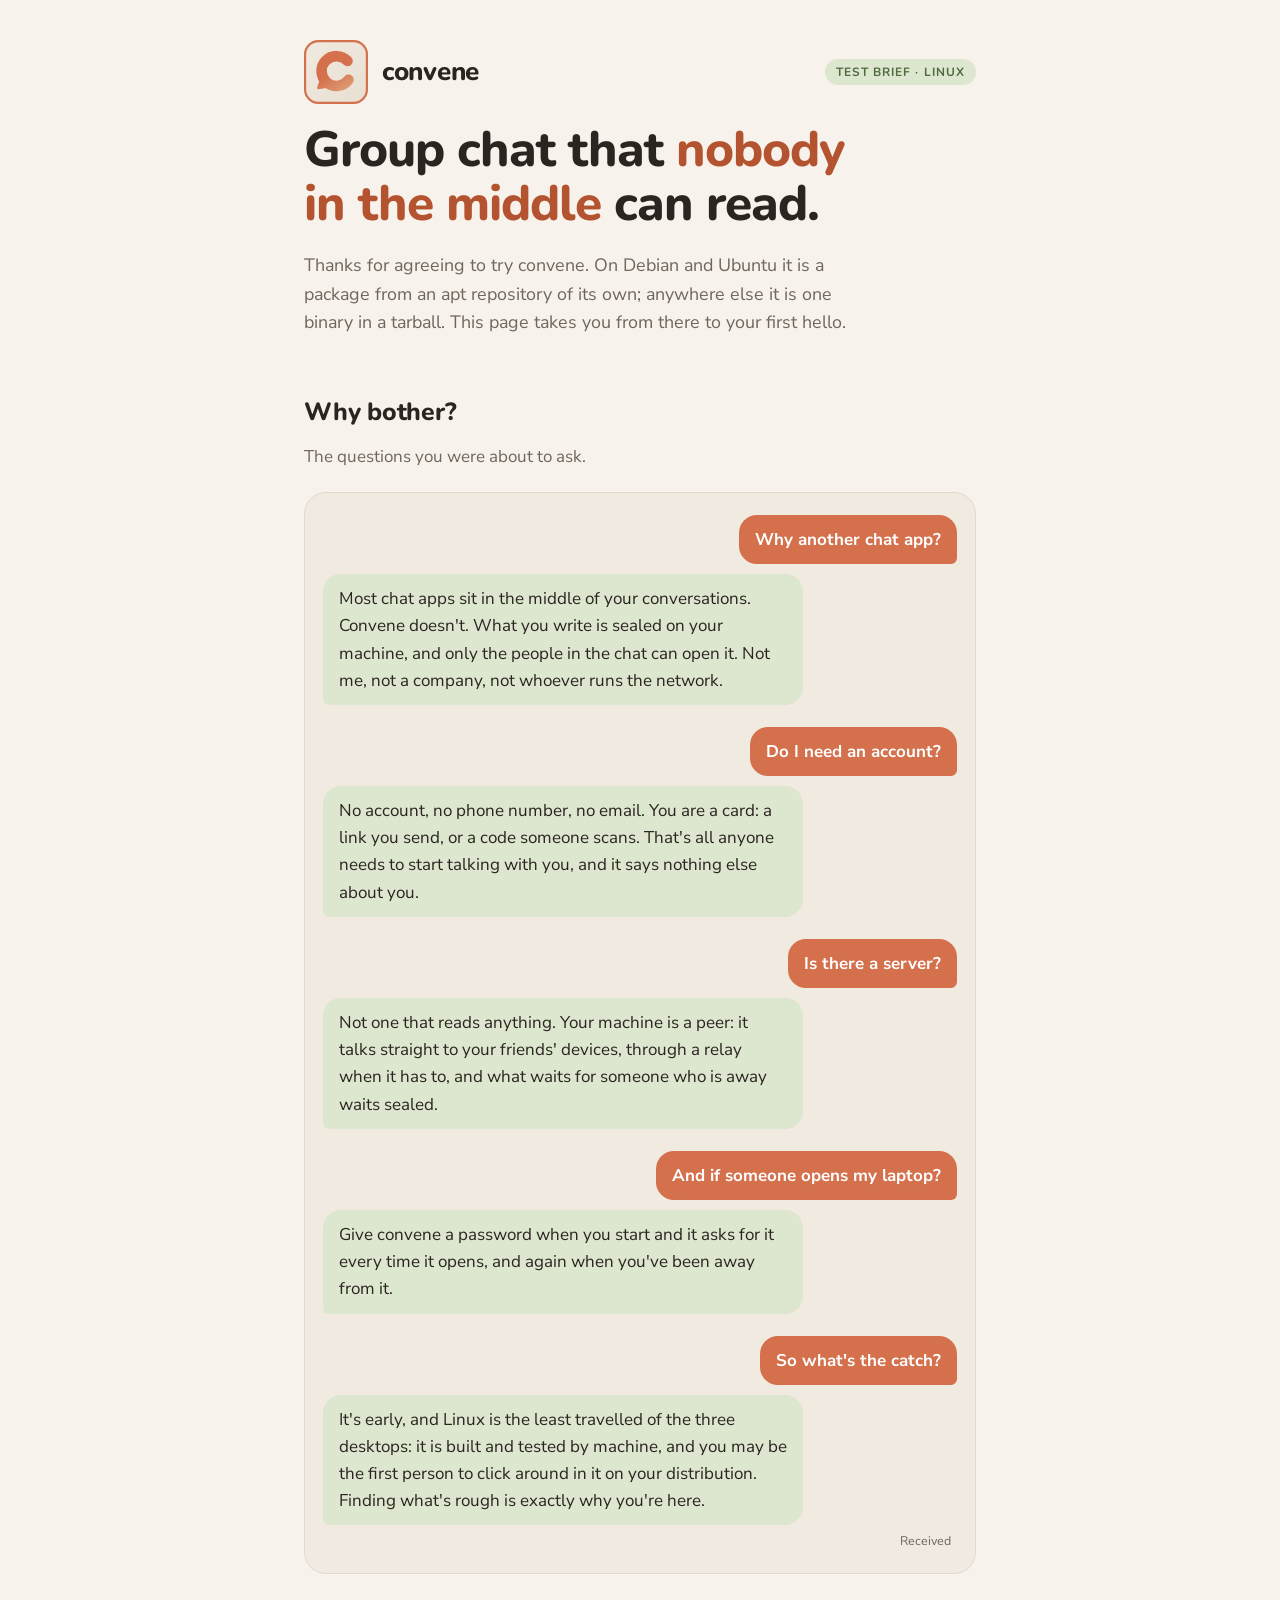
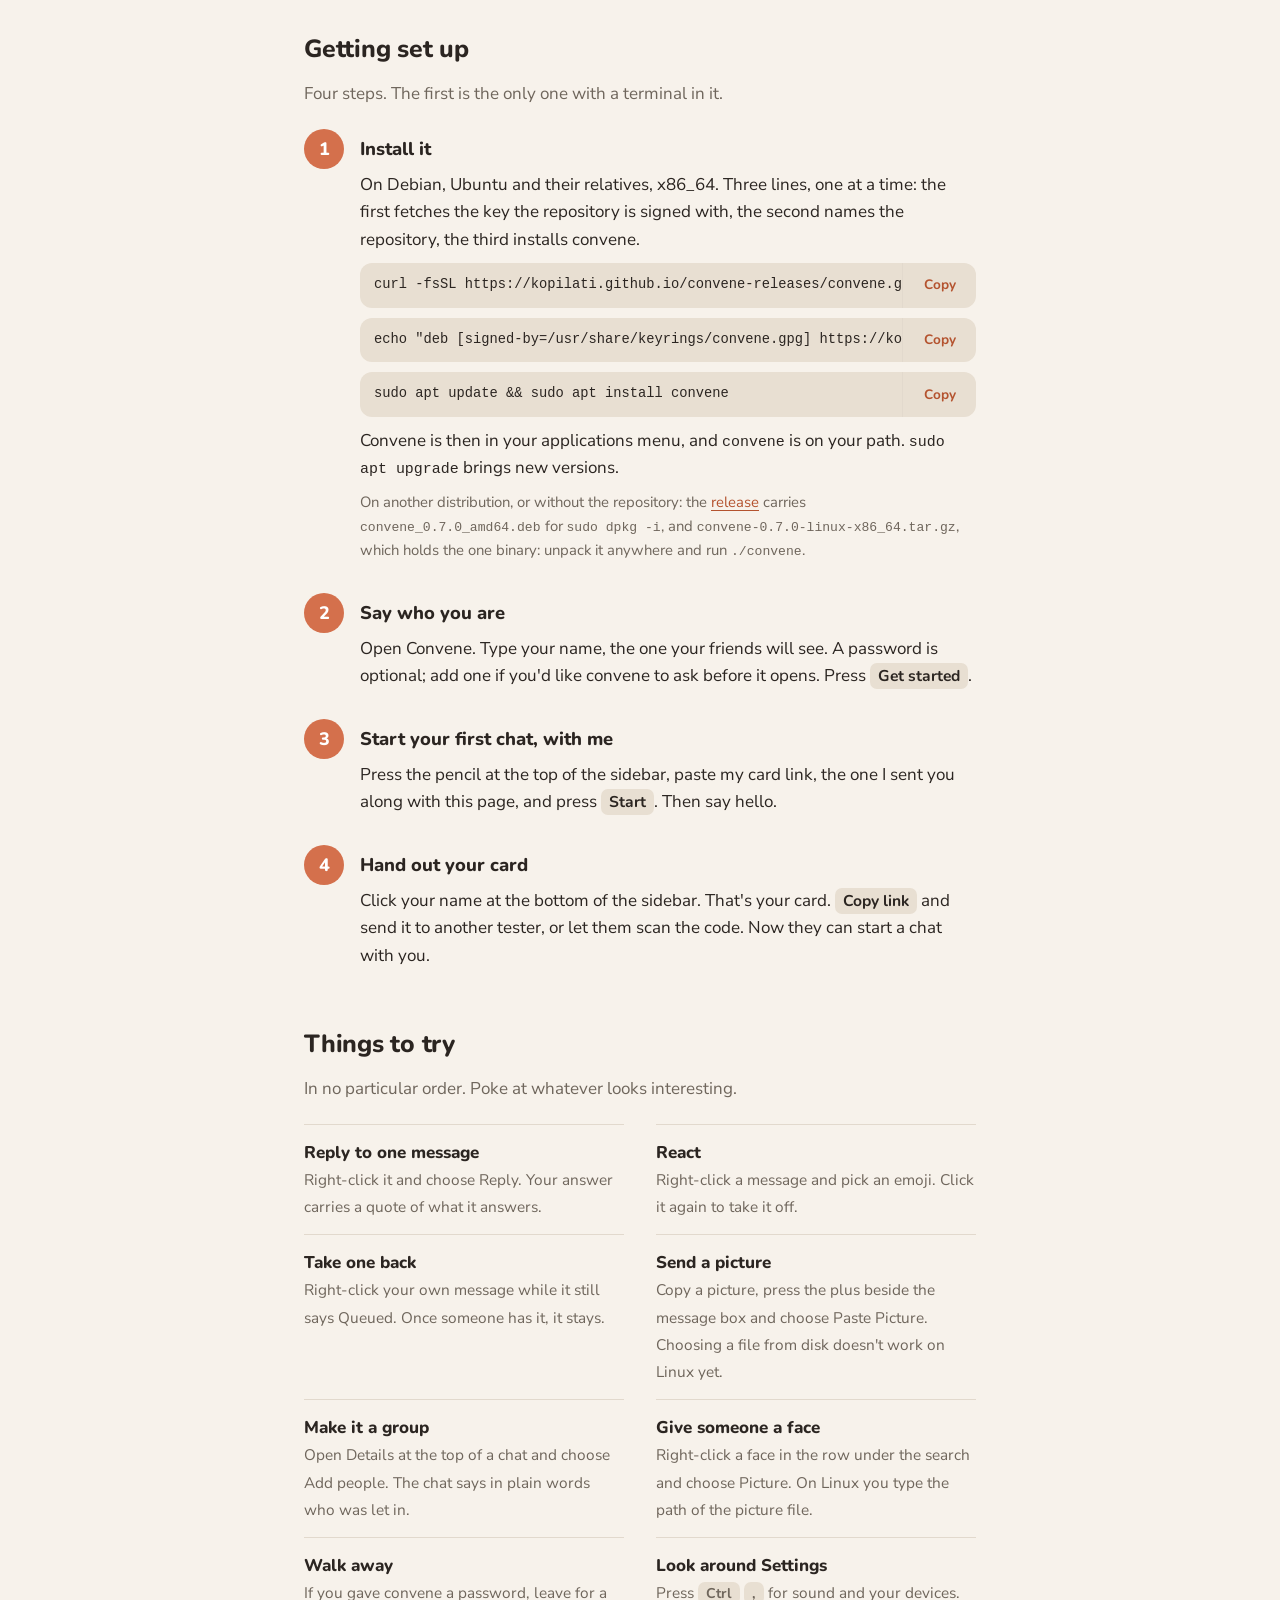
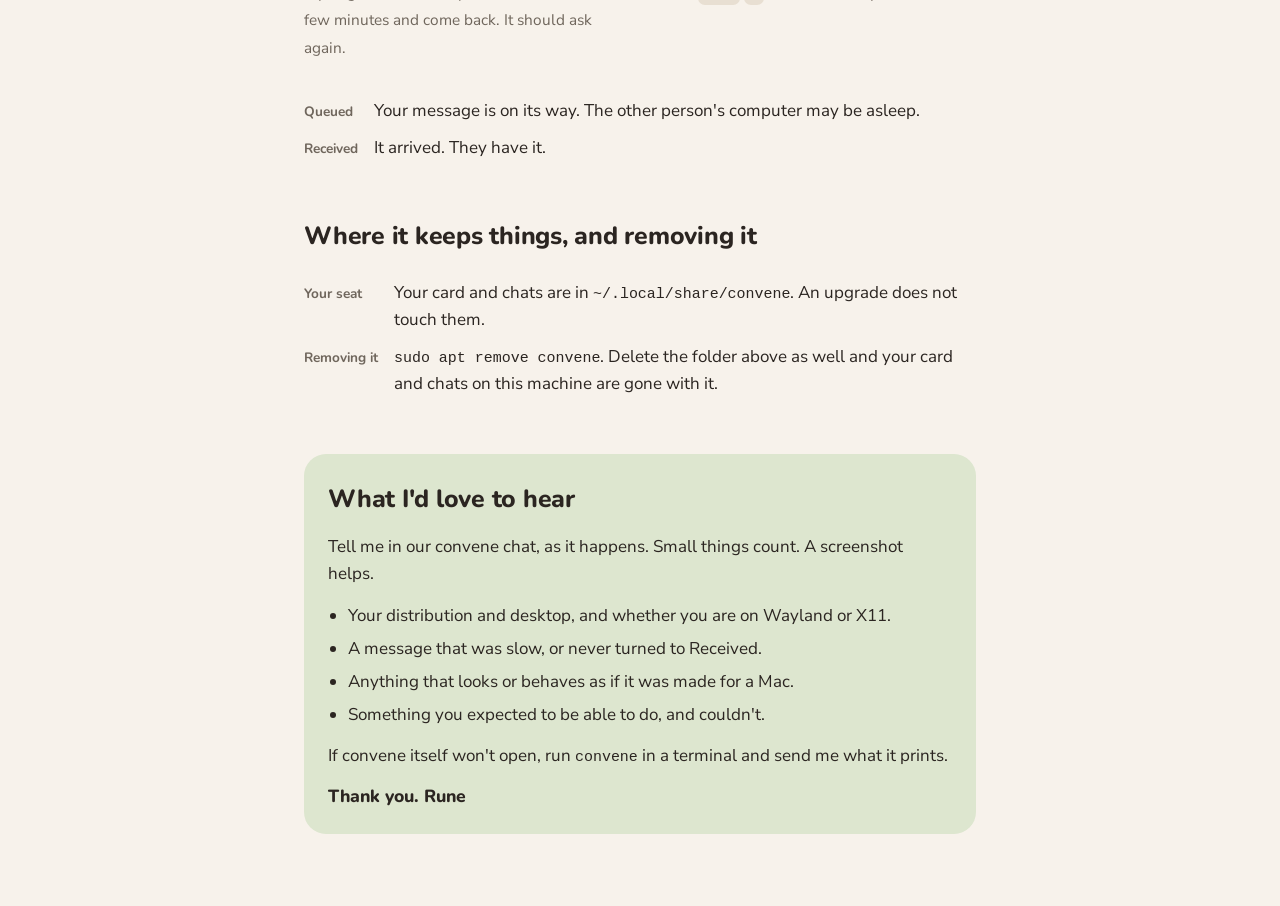
==== docs/brief/linux.html @ cc231384 "the pages at 0.7.0" ====
<!doctype html>
<html lang="en">
<head>
<meta charset="utf-8">
<meta name="viewport" content="width=device-width,initial-scale=1,viewport-fit=cover">
<title>convene for Linux</title>
<link rel="stylesheet" href="https://fonts.googleapis.com/css2?family=Nunito:wght@600;700;800&family=Nunito+Sans:opsz,wght@6..12,400;6..12,600;6..12,700&display=swap">
<link rel="stylesheet" href="site.css">
</head>
<body>
<main class="page">

  <header class="hero">
    <div class="brand">
      <svg viewBox="100 100 824 824" role="img" aria-label="The convene icon">
        <defs>
          <linearGradient id="ibg" x1="0" y1="0" x2="1" y2="1"><stop offset="0" stop-color="#F1EAE0"/><stop offset="1" stop-color="#E8DFD2"/></linearGradient>
          <linearGradient id="imk" gradientUnits="userSpaceOnUse" x1="420" y1="330" x2="700" y2="760"><stop offset="0.35" stop-color="#D4704C"/><stop offset="1" stop-color="#E0A27A"/></linearGradient>
          <mask id="im" maskUnits="userSpaceOnUse" x="0" y="0" width="1024" height="1024">
            <path d="M660.7 371.5 A192 192 0 1 0 673.3 612.9" fill="none" stroke="#fff" stroke-width="136" stroke-linecap="round"/>
            <path d="M402.0 700.9 L284.0 718.2 L317.1 616.0 Z" fill="#fff" stroke="#fff" stroke-width="30" stroke-linejoin="round"/>
          </mask>
        </defs>
        <rect x="100" y="100" width="824" height="824" rx="186" fill="url(#ibg)"/>
        <rect x="114" y="114" width="796" height="796" rx="172" fill="none" stroke="#D4704C" stroke-width="28"/>
        <rect width="1024" height="1024" fill="url(#imk)" mask="url(#im)"/>
      </svg>
      <b><a href="../">convene</a></b>
      <span class="tag">Test brief · Linux</span>
    </div>
    <h1>Group chat that <em>nobody in the middle</em> can read.</h1>
    <p class="lede">Thanks for agreeing to try convene. On Debian and Ubuntu it is a package from an apt repository of its own; anywhere else it is one binary in a tarball. This page takes you from there to your first hello.</p>
  </header>

  <section aria-labelledby="why">
    <h2 id="why">Why bother?</h2>
    <p class="sub">The questions you were about to ask.</p>
    <div class="chat">
      <p class="me">Why another chat app?</p>
      <p class="them">Most chat apps sit in the middle of your conversations. Convene doesn't. What you write is sealed on your machine, and only the people in the chat can open it. Not me, not a company, not whoever runs the network.</p>

      <p class="me">Do I need an account?</p>
      <p class="them">No account, no phone number, no email. You are a card: a link you send, or a code someone scans. That's all anyone needs to start talking with you, and it says nothing else about you.</p>

      <p class="me">Is there a server?</p>
      <p class="them">Not one that reads anything. Your machine is a peer: it talks straight to your friends' devices, through a relay when it has to, and what waits for someone who is away waits sealed.</p>

      <p class="me">And if someone opens my laptop?</p>
      <p class="them">Give convene a password when you start and it asks for it every time it opens, and again when you've been away from it.</p>

      <p class="me">So what's the catch?</p>
      <p class="them">It's early, and Linux is the least travelled of the three desktops: it is built and tested by machine, and you may be the first person to click around in it on your distribution. Finding what's rough is exactly why you're here.</p>
      <span class="reach">Received</span>
    </div>
  </section>

  <section aria-labelledby="setup">
    <h2 id="setup">Getting set up</h2>
    <p class="sub">Four steps. The first is the only one with a terminal in it.</p>
    <ol class="steps">
      <li>
        <div class="step">
          <h3>Install it</h3>
          <p>On Debian, Ubuntu and their relatives, x86_64. Three lines, one at a time: the first fetches the key the repository is signed with, the second names the repository, the third installs convene.</p>
          <div class="cmd"><code id="l1">curl -fsSL https://kopilati.github.io/convene-releases/convene.gpg | sudo tee /usr/share/keyrings/convene.gpg >/dev/null</code><button type="button" data-copy="l1">Copy</button></div>
          <div class="cmd"><code id="l2">echo "deb [signed-by=/usr/share/keyrings/convene.gpg] https://kopilati.github.io/convene-releases stable main" | sudo tee /etc/apt/sources.list.d/convene.list</code><button type="button" data-copy="l2">Copy</button></div>
          <div class="cmd"><code id="l3">sudo apt update &amp;&amp; sudo apt install convene</code><button type="button" data-copy="l3">Copy</button></div>
          <p>Convene is then in your applications menu, and <code class="file">convene</code> is on your path. <code class="file">sudo apt upgrade</code> brings new versions.</p>
          <p class="aside">On another distribution, or without the repository: the <a href="https://github.com/kopilati/convene-releases/releases/tag/v0.7.0">release</a> carries <code class="file">convene_0.7.0_amd64.deb</code> for <code class="file">sudo dpkg -i</code>, and <code class="file">convene-0.7.0-linux-x86_64.tar.gz</code>, which holds the one binary: unpack it anywhere and run <code class="file">./convene</code>.</p>
        </div>
      </li>
      <li>
        <div class="step">
          <h3>Say who you are</h3>
          <p>Open Convene. Type your name, the one your friends will see. A password is optional; add one if you'd like convene to ask before it opens. Press <span class="ui">Get started</span>.</p>
        </div>
      </li>
      <li>
        <div class="step">
          <h3>Start your first chat, with me</h3>
          <p>Press the pencil at the top of the sidebar, paste my card link, the one I sent you along with this page, and press <span class="ui">Start</span>. Then say hello.</p>
        </div>
      </li>
      <li>
        <div class="step">
          <h3>Hand out your card</h3>
          <p>Click your name at the bottom of the sidebar. That's your card. <span class="ui">Copy link</span> and send it to another tester, or let them scan the code. Now they can start a chat with you.</p>
        </div>
      </li>
    </ol>
  </section>


  <section aria-labelledby="try">
    <h2 id="try">Things to try</h2>
    <p class="sub">In no particular order. Poke at whatever looks interesting.</p>
    <ul class="try">
      <li><b>Reply to one message</b><span>Right-click it and choose Reply. Your answer carries a quote of what it answers.</span></li>
      <li><b>React</b><span>Right-click a message and pick an emoji. Click it again to take it off.</span></li>
      <li><b>Take one back</b><span>Right-click your own message while it still says Queued. Once someone has it, it stays.</span></li>
      <li><b>Send a picture</b><span>Copy a picture, press the plus beside the message box and choose Paste Picture. Choosing a file from disk doesn't work on Linux yet.</span></li>
      <li><b>Make it a group</b><span>Open Details at the top of a chat and choose Add people. The chat says in plain words who was let in.</span></li>
      <li><b>Give someone a face</b><span>Right-click a face in the row under the search and choose Picture. On Linux you type the path of the picture file.</span></li>
      <li><b>Walk away</b><span>If you gave convene a password, leave for a few minutes and come back. It should ask again.</span></li>
      <li><b>Look around Settings</b><span>Press <kbd>Ctrl</kbd> <kbd>,</kbd> for sound and your devices.</span></li>
    </ul>
    <dl class="words">
      <dt>Queued</dt><dd>Your message is on its way. The other person's computer may be asleep.</dd>
      <dt>Received</dt><dd>It arrived. They have it.</dd>
    </dl>
  </section>

  <section aria-labelledby="keep">
    <h2 id="keep">Where it keeps things, and removing it</h2>
    <dl class="words">
      <dt>Your seat</dt><dd>Your card and chats are in <code class="file">~/.local/share/convene</code>. An upgrade does not touch them.</dd>
      <dt>Removing it</dt><dd><code class="file">sudo apt remove convene</code>. Delete the folder above as well and your card and chats on this machine are gone with it.</dd>
    </dl>
  </section>

  <section class="tell" aria-labelledby="tell">
    <h2 id="tell">What I'd love to hear</h2>
    <p>Tell me in our convene chat, as it happens. Small things count. A screenshot helps.</p>
    <ul>
      <li>Your distribution and desktop, and whether you are on Wayland or X11.</li>
      <li>A message that was slow, or never turned to Received.</li>
      <li>Anything that looks or behaves as if it was made for a Mac.</li>
      <li>Something you expected to be able to do, and couldn't.</li>
    </ul>
    <p>If convene itself won't open, run <code class="file">convene</code> in a terminal and send me what it prints.</p>
    <p class="sign">Thank you. Rune</p>
  </section>

</main>
<script src="site.js"></script>
</body>
</html>
---- docs/brief/site.css ----
/* convene's pages for the people installing it: the front page and one brief per distribution.
   One reading column. A brief's "why" is a chat, drawn as convene draws one: the reader's words
   right in terracotta, the answers left in sage. Setup is a numbered path. The colours are the
   app's own (macos/src/theme.rs). */
:root {
  color-scheme: light;
  --bg: #F7F2EB;          /* cream, the window */
  --sidebar: #F1EAE0;
  --raised: #E8DFD2;
  --hairline: #E2D9CD;
  --text: #2B2521;
  --muted: #6F665C;
  --accent: #D4704C;      /* terracotta: your words, the one button that matters */
  --accent-ink: #B4532F;  /* terracotta deep enough for small text on cream */
  --on-accent: #FFFFFF;
  --theirs: #DDE6CF;      /* sage: their words */
  --on-theirs: #2B2521;
  --olive: #4F6B3E;
  --display: "Nunito", ui-rounded, "SF Pro Rounded", system-ui, sans-serif;
  --body: "Nunito Sans", system-ui, -apple-system, "Segoe UI", sans-serif;
  --mono: ui-monospace, "SF Mono", Menlo, Consolas, monospace;
  --r-bubble: 18px;
  --r: 12px;
}
@media (prefers-color-scheme: dark) {
  :root:not([data-theme="light"]) {
    --bg: #1E1916; --sidebar: #27211D; --raised: #332B26; --hairline: #40372F;
    --text: #F1EAE0; --muted: #AB9F92; --accent: #D4704C; --accent-ink: #E8956F;
    --on-accent: #FFFFFF; --theirs: #36432E; --on-theirs: #EEF2E6; --olive: #A9C296;
    color-scheme: dark;
  }
}
:root[data-theme="dark"] {
  --bg: #1E1916; --sidebar: #27211D; --raised: #332B26; --hairline: #40372F;
  --text: #F1EAE0; --muted: #AB9F92; --accent: #D4704C; --accent-ink: #E8956F;
  --on-accent: #FFFFFF; --theirs: #36432E; --on-theirs: #EEF2E6; --olive: #A9C296;
  color-scheme: dark;
}

*, *::before, *::after { box-sizing: border-box; }
body {
  margin: 0;
  background: var(--bg); color: var(--text);
  font: 400 17px/1.6 var(--body);
  padding-block: 40px 72px;
  padding-left: max(20px, env(safe-area-inset-left, 0px));
  padding-right: max(20px, env(safe-area-inset-right, 0px));
}
img, svg { max-width: 100%; }
.page { max-width: 42rem; margin: 0 auto; display: flex; flex-direction: column; gap: 56px; }
h1, h2, h3 { font-family: var(--display); text-wrap: balance; margin: 0; }
p { margin: 0; }
a { color: var(--accent-ink); text-underline-offset: 3px; }
a:focus-visible, button:focus-visible { outline: 3px solid var(--accent); outline-offset: 2px; }

/* Hero */
.hero { display: flex; flex-direction: column; gap: 20px; }
.brand { display: flex; align-items: center; gap: 14px; }
.brand svg { width: 64px; height: 64px; flex: none; }
.brand b { font: 800 26px/1 var(--display); letter-spacing: -0.01em; }
.brand a { color: inherit; text-decoration: none; }
.tag { font: 700 12px/1 var(--display); letter-spacing: 0.09em; text-transform: uppercase;
       color: var(--olive); background: var(--theirs); padding: 7px 11px; border-radius: 99px; margin-left: auto; }
h1 { font-weight: 800; font-size: clamp(2rem, 6.2vw, 3.1rem); line-height: 1.08; letter-spacing: -0.02em; }
h1 em { font-style: normal; color: var(--accent-ink); }
.lede { font-size: 1.12rem; color: var(--muted); max-width: 36rem; }

section { display: flex; flex-direction: column; gap: 22px; }
h2 { font-weight: 800; font-size: 1.55rem; letter-spacing: -0.01em; }
.sub { color: var(--muted); margin-top: -12px; }

/* The why, as a chat */
.chat { display: flex; flex-direction: column; gap: 10px; background: var(--sidebar);
        border: 1px solid var(--hairline); border-radius: 22px; padding: 22px 18px; }
.chat p { max-width: min(30rem, 88%); padding: 11px 16px; border-radius: var(--r-bubble); }
.chat .me { align-self: flex-end; background: var(--accent); color: var(--on-accent);
            font-weight: 700; border-bottom-right-radius: 6px; margin-top: 12px; }
.chat .me:first-child { margin-top: 0; }
.chat .them { align-self: flex-start; background: var(--theirs); color: var(--on-theirs);
              border-bottom-left-radius: 6px; }
.reach { align-self: flex-end; font-size: 0.78rem; color: var(--muted); margin-top: -4px; padding-right: 6px; }

/* Setup path */
.steps { list-style: none; margin: 0; padding: 0; display: flex; flex-direction: column; gap: 30px; counter-reset: s; }
.steps > li { counter-increment: s; display: grid; grid-template-columns: 40px minmax(0, 1fr); column-gap: 16px; }
.steps > li::before { content: counter(s); width: 40px; height: 40px; border-radius: 50%;
                      background: var(--accent); color: var(--on-accent);
                      font: 800 18px/40px var(--display); text-align: center; }
.step { display: flex; flex-direction: column; gap: 10px; min-width: 0; }
.step h3 { font-weight: 800; font-size: 1.15rem; line-height: 40px; }
.step h3 + p { margin-top: -8px; }
.cmd { display: flex; align-items: stretch; background: var(--raised); border-radius: var(--r); overflow: hidden; }
.cmd code { flex: 1; min-width: 0; overflow-x: auto; white-space: nowrap; padding: 12px 14px;
            font: 400 0.86rem/1.5 var(--mono); color: var(--text); }
.cmd button { flex: none; border: 0; border-left: 1px solid var(--hairline); background: transparent; color: var(--accent-ink);
              font: 700 0.85rem/1 var(--display); padding: 0 16px; cursor: pointer; min-width: 74px; }
.cmd button:hover { background: var(--hairline); }
.clicks { display: flex; flex-wrap: wrap; gap: 6px 4px; align-items: center; padding: 0; margin: 0; list-style: none; }
.clicks li { background: var(--raised); border-radius: 99px; padding: 5px 13px; font-weight: 600; font-size: 0.93rem; }
.clicks li + li::before { content: "›"; color: var(--muted); margin: 0 9px 0 -13px; position: relative; left: -6px; font-weight: 700; }
kbd, .ui { font: 700 0.92em var(--display); background: var(--raised); border-radius: 7px; padding: 2px 8px; white-space: nowrap; }
code.file { font: 400 0.88em var(--mono); overflow-wrap: anywhere; }
.aside { font-size: 0.93rem; color: var(--muted); }
.get { align-self: flex-start; display: inline-block; background: var(--accent); color: var(--on-accent);
       font: 800 1rem/1 var(--display); text-decoration: none; padding: 14px 20px; border-radius: 99px; }
.get:hover { filter: brightness(1.06); }

/* Things to try */
.try { list-style: none; margin: 0; padding: 0; display: grid; grid-template-columns: repeat(auto-fit, minmax(17rem, 1fr)); gap: 0 32px; }
.try li { padding: 14px 0; border-top: 1px solid var(--hairline); min-width: 0; }
.try b { font-family: var(--display); font-weight: 800; display: block; }
.try span { color: var(--muted); font-size: 0.96rem; }

.words { display: grid; grid-template-columns: auto minmax(0, 1fr); gap: 10px 16px; align-items: baseline; margin: 0; }
.words dt { font: 700 0.85rem var(--display); color: var(--muted); }
.words dd { margin: 0; }

/* Where Rune is: his card, as a link to copy */
.address { background: var(--sidebar); border: 1px solid var(--hairline); border-radius: 22px; padding: 26px 24px; gap: 16px; }
.address .who { display: flex; align-items: center; gap: 14px; }
.address .face { flex: none; width: 48px; height: 48px; border-radius: 50%; background: var(--accent); color: var(--on-accent);
                 font: 800 22px/48px var(--display); text-align: center; }
.address .who p { color: var(--muted); font-size: 0.93rem; }
.address .who b { display: block; color: var(--text); font: 800 1.15rem/1.3 var(--display); }
.address ol { margin: 0; padding-left: 1.3em; display: flex; flex-direction: column; gap: 6px; }
.address .cmd { background: var(--raised); }

/* Closing */
.tell { background: var(--theirs); color: var(--on-theirs); border-radius: 22px; padding: 26px 24px; gap: 14px; }
.tell ul { margin: 0; padding-left: 1.2em; display: flex; flex-direction: column; gap: 6px; }
.sign { font: 800 1.1rem var(--display); }

/* The front page: one row per distribution */
.dists { list-style: none; margin: 0; padding: 0; display: flex; flex-direction: column; }
.dists > li { display: grid; grid-template-columns: 7.5rem minmax(0, 1fr); gap: 4px 20px; padding: 20px 0; border-top: 1px solid var(--hairline); }
.dists > li:last-child { border-bottom: 1px solid var(--hairline); }
.dists h3 { font-weight: 800; font-size: 1.25rem; line-height: 1.3; }
.dists .what { display: flex; flex-direction: column; gap: 8px; min-width: 0; }
.dists .needs { color: var(--muted); font-size: 0.93rem; }
.links { display: flex; flex-wrap: wrap; gap: 8px 18px; align-items: center; font-weight: 600; }
.links .brief { background: var(--accent); color: var(--on-accent); font: 800 0.93rem/1 var(--display);
                text-decoration: none; padding: 10px 15px; border-radius: 99px; }
.links .brief:hover { filter: brightness(1.06); }
.foot { color: var(--muted); font-size: 0.93rem; }

@media (max-width: 30rem) {
  .tag { display: none; }
  .steps > li { grid-template-columns: 32px minmax(0, 1fr); column-gap: 12px; }
  .steps > li::before { width: 32px; height: 32px; line-height: 32px; font-size: 15px; }
  .step h3 { line-height: 32px; }
  .dists > li { grid-template-columns: minmax(0, 1fr); }
}
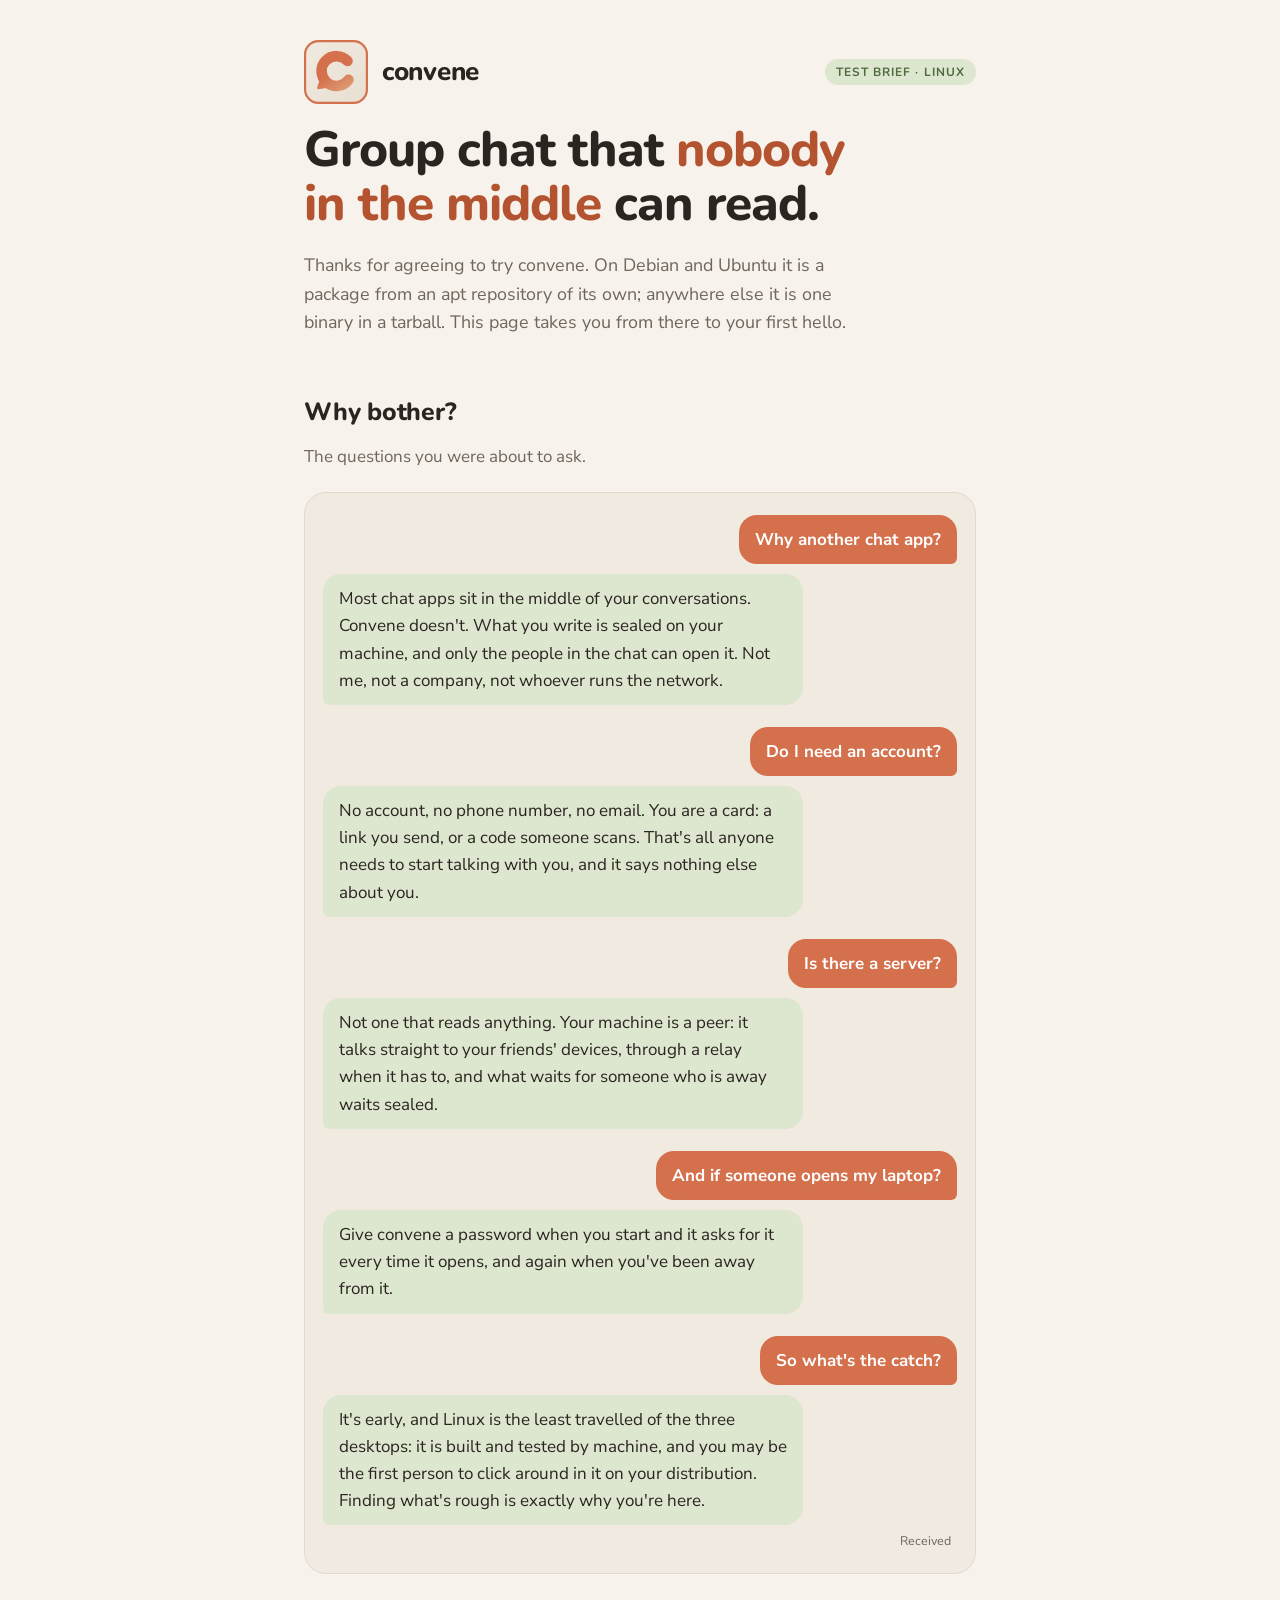
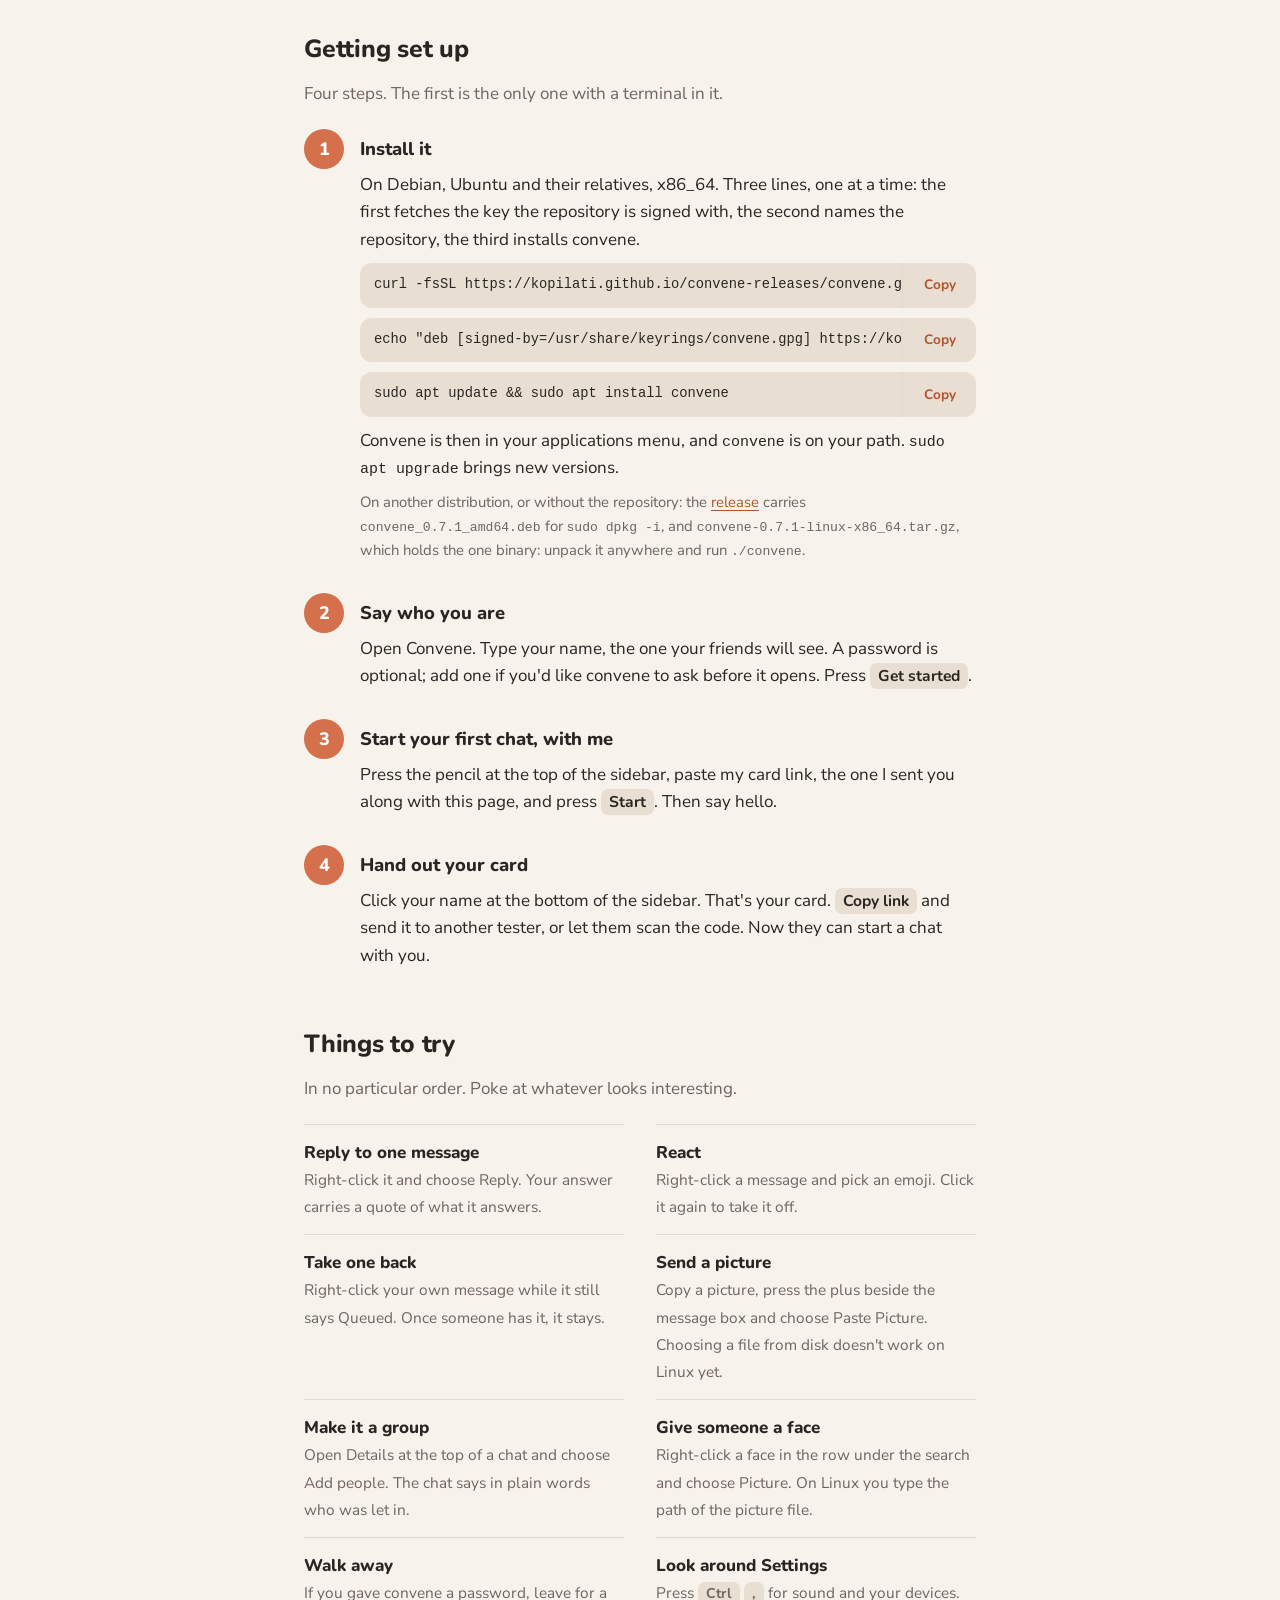
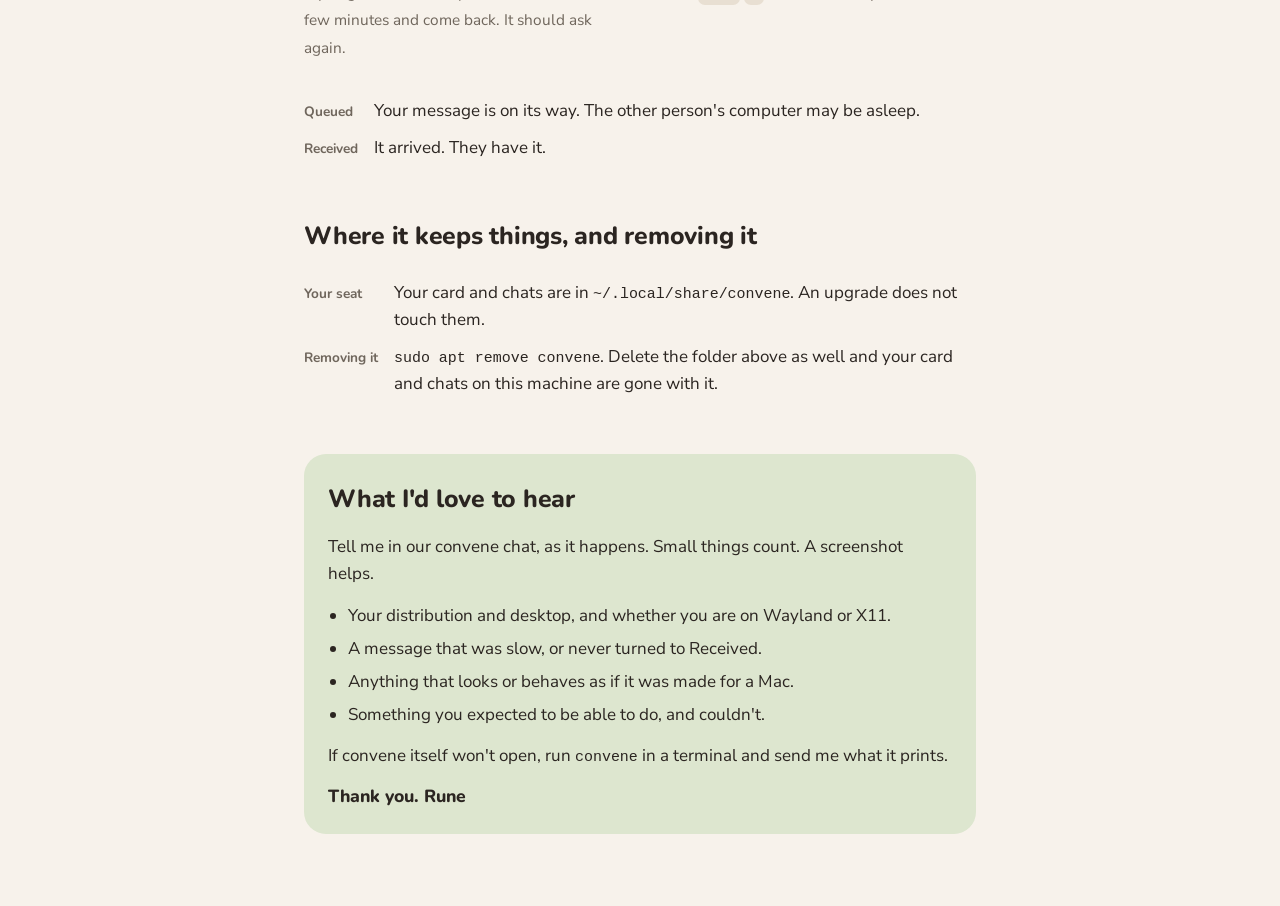
==== commit 91ee5fdf: "the pages at 0.7.1" ====
--- a/docs/brief/linux.html
+++ b/docs/brief/linux.html
@@ -66,7 +66,7 @@
           <div class="cmd"><code id="l2">echo "deb [signed-by=/usr/share/keyrings/convene.gpg] https://kopilati.github.io/convene-releases stable main" | sudo tee /etc/apt/sources.list.d/convene.list</code><button type="button" data-copy="l2">Copy</button></div>
           <div class="cmd"><code id="l3">sudo apt update &amp;&amp; sudo apt install convene</code><button type="button" data-copy="l3">Copy</button></div>
           <p>Convene is then in your applications menu, and <code class="file">convene</code> is on your path. <code class="file">sudo apt upgrade</code> brings new versions.</p>
-          <p class="aside">On another distribution, or without the repository: the <a href="https://github.com/kopilati/convene-releases/releases/tag/v0.7.0">release</a> carries <code class="file">convene_0.7.0_amd64.deb</code> for <code class="file">sudo dpkg -i</code>, and <code class="file">convene-0.7.0-linux-x86_64.tar.gz</code>, which holds the one binary: unpack it anywhere and run <code class="file">./convene</code>.</p>
+          <p class="aside">On another distribution, or without the repository: the <a href="https://github.com/kopilati/convene-releases/releases/tag/v0.7.1">release</a> carries <code class="file">convene_0.7.1_amd64.deb</code> for <code class="file">sudo dpkg -i</code>, and <code class="file">convene-0.7.1-linux-x86_64.tar.gz</code>, which holds the one binary: unpack it anywhere and run <code class="file">./convene</code>.</p>
         </div>
       </li>
       <li>
